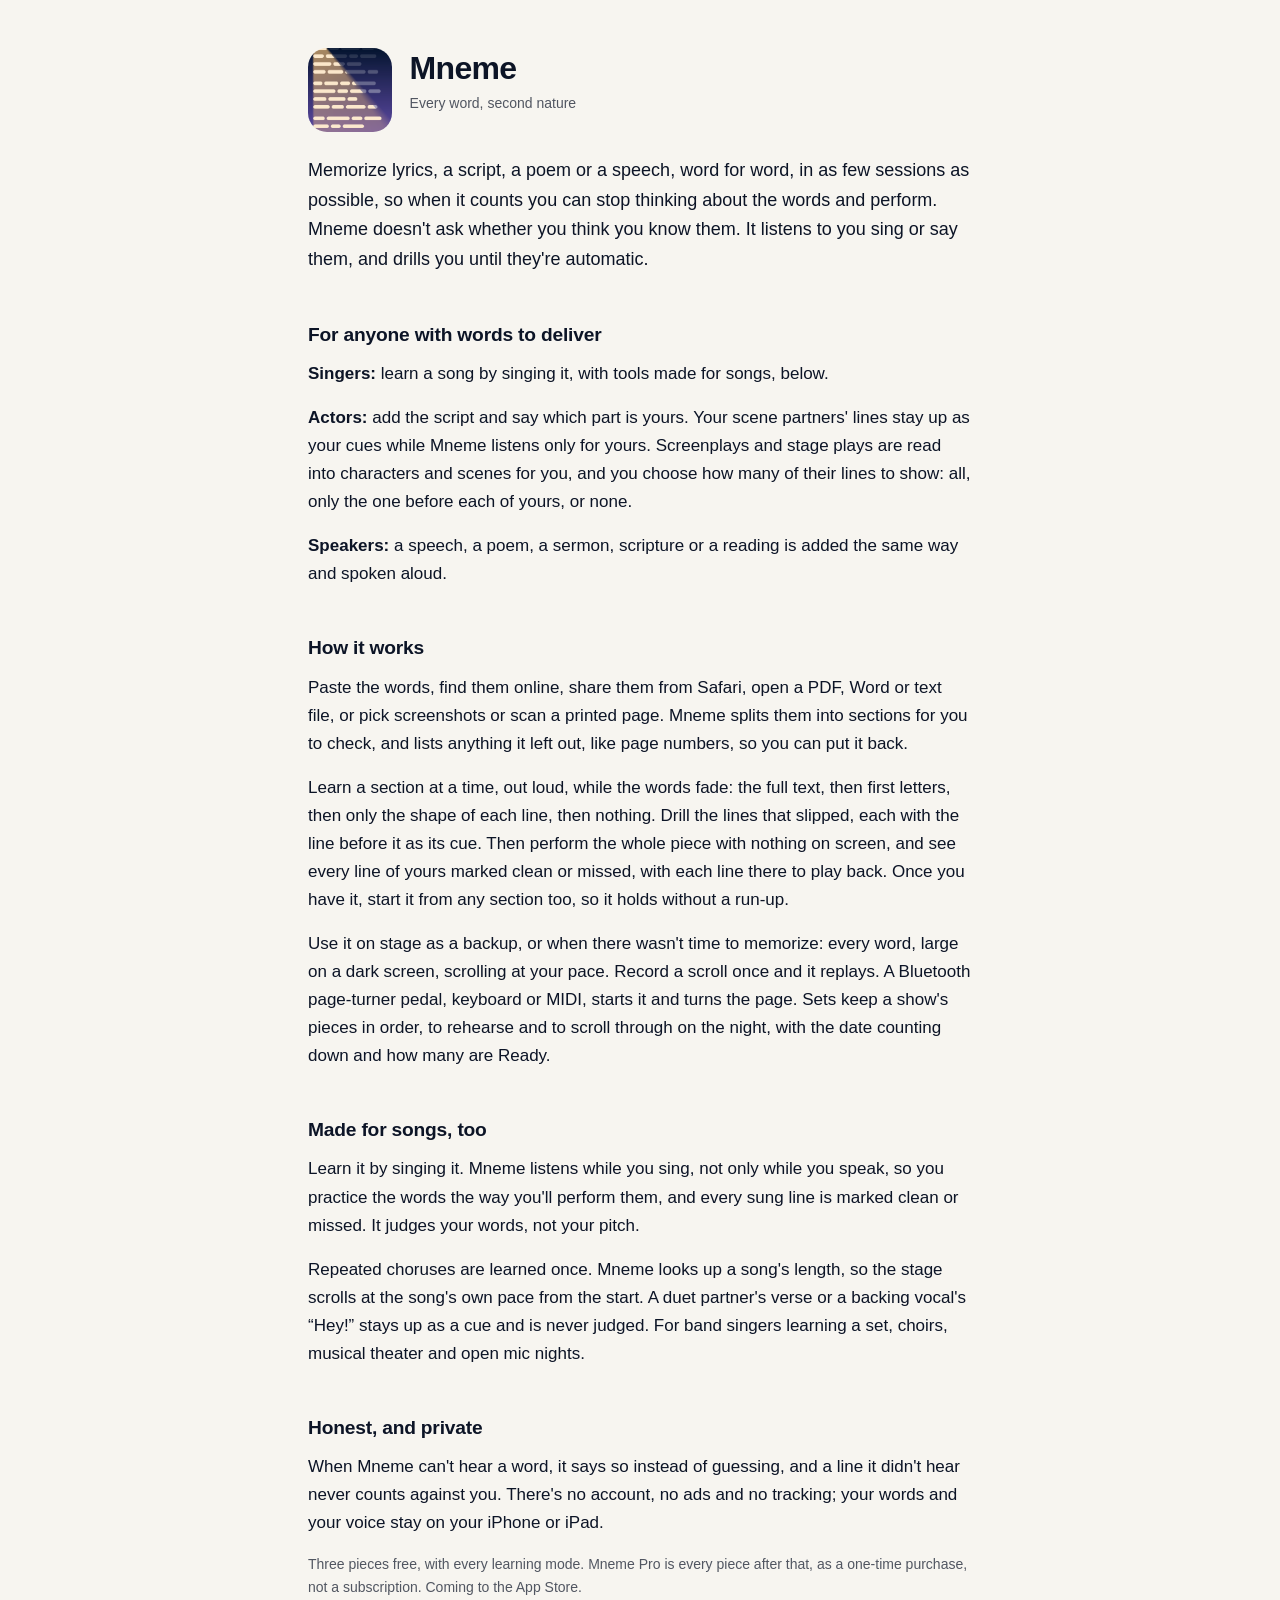
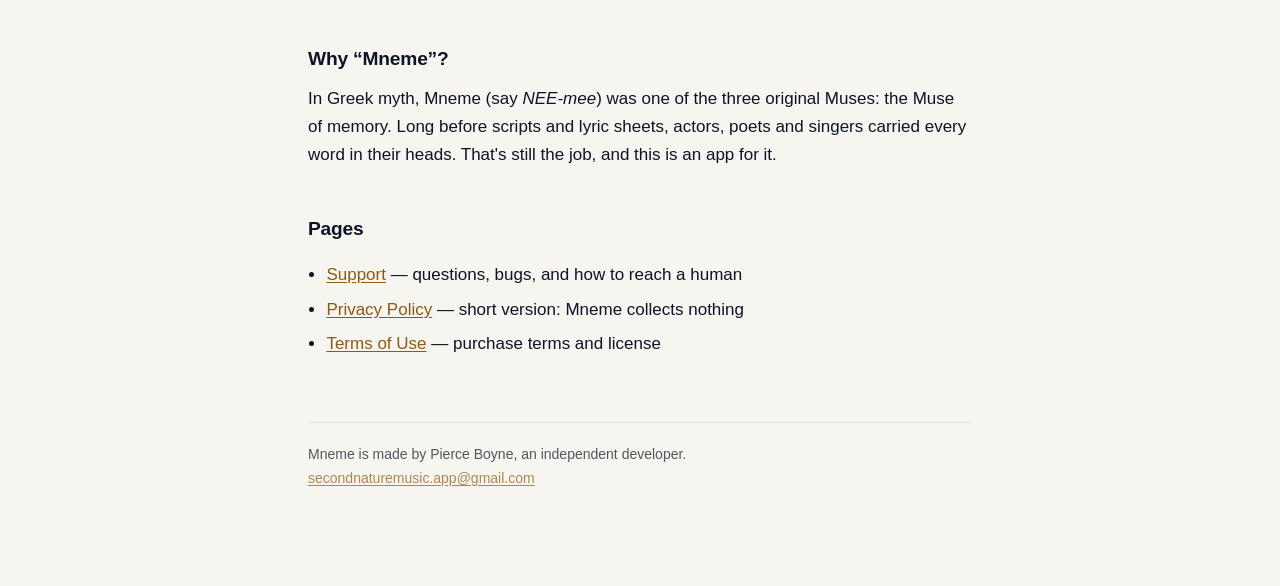
==== mneme/index.html @ bb4cc4d5 "Mneme: singers first, and singing is what songs get Matches the listing: lyrics lead wherever kinds " ====
<!doctype html>
<html lang="en">
<head>
<meta charset="utf-8">
<meta name="viewport" content="width=device-width, initial-scale=1">
<title>Mneme: Memorize Lyrics &amp; Lines, on iPhone</title>
<meta name="description" content="Mneme is an iPhone app that gets lyrics, a script, a poem or a speech off the page and by heart in as few sessions as possible, and listens to you sing or say it to prove it. Three pieces free.">
<link rel="canonical" href="https://boynepe.github.io/mneme/">
<meta property="og:type" content="website">
<meta property="og:title" content="Mneme: Memorize Lyrics &amp; Lines">
<meta property="og:description" content="Memorize lyrics, scripts, poems or speeches word for word, fast: section by section, then performed while Mneme listens. Three pieces free.">
<meta property="og:url" content="https://boynepe.github.io/mneme/">
<meta property="og:image" content="https://boynepe.github.io/mneme/assets/og.png">
<meta name="twitter:card" content="summary_large_image">
<link rel="apple-touch-icon" href="assets/apple-touch-icon.png">
<link rel="stylesheet" href="assets/style.css">
<script type="application/ld+json">
{
  "@context": "https://schema.org",
  "@type": "MobileApplication",
  "name": "Mneme: Memorize Lyrics & Lines",
  "operatingSystem": "iOS",
  "applicationCategory": "MusicApplication",
  "description": "Learn lyrics, a script, a poem or a speech by heart, section by section, then perform it while the app listens and marks every line.",
  "url": "https://boynepe.github.io/mneme/",
  "image": "https://boynepe.github.io/mneme/assets/icon-512.png",
  "author": { "@type": "Person", "name": "Pierce Boyne" },
  "offers": { "@type": "Offer", "price": "0", "priceCurrency": "USD" }
}
</script>
</head>
<body>

<div class="hero">
  <img src="assets/icon-512.png" alt="">
  <div>
    <h1>Mneme</h1>
    <p class="muted">Every word, second nature</p>
  </div>
</div>

<p class="lede">Memorize lyrics, a script, a poem or a speech, word for word,
in as few sessions as possible, so when it counts you can stop thinking about
the words and perform. Mneme doesn't ask whether you think you know them. It
listens to you sing or say them, and drills you until they're automatic.</p>

<h2>For anyone with words to deliver</h2>
<p><strong>Singers:</strong> learn a song by singing it, with tools made for
songs, below.</p>
<p><strong>Actors:</strong> add the script and say which part is yours. Your
scene partners' lines stay up as your cues while Mneme listens only for yours.
Screenplays and stage plays are read into characters and scenes for you, and
you choose how many of their lines to show: all, only the one before each of
yours, or none.</p>
<p><strong>Speakers:</strong> a speech, a poem, a sermon, scripture or a
reading is added the same way and spoken aloud.</p>

<h2>How it works</h2>
<p>Paste the words, find them online, share them from Safari, open a PDF, Word
or text file, or pick screenshots or scan a printed page. Mneme splits them
into sections for you to check, and lists anything it left out, like page
numbers, so you can put it back.</p>

<p>Learn a section at a time, out loud, while the words fade: the full text,
then first letters, then only the shape of each line, then nothing. Drill the
lines that slipped, each with the line before it as its cue. Then perform the
whole piece with nothing on screen, and see every line of yours marked clean
or missed, with each line there to play back. Once you have it, start it from
any section too, so it holds without a run-up.</p>

<p>Use it on stage as a backup, or when there wasn't time to memorize: every
word, large on a dark screen, scrolling at your pace. Record a scroll once and
it replays. A Bluetooth page-turner pedal, keyboard or MIDI, starts it and
turns the page. Sets keep a show's pieces in order, to rehearse and to scroll
through on the night, with the date counting down and how many are Ready.</p>

<h2>Made for songs, too</h2>
<p>Learn it by singing it. Mneme listens while you sing, not only while you
speak, so you practice the words the way you'll perform them, and every sung
line is marked clean or missed. It judges your words, not your pitch.</p>
<p>Repeated choruses are learned once. Mneme looks up a song's length, so the
stage scrolls at the song's own pace from the start. A duet partner's verse or
a backing vocal's “Hey!” stays up as a cue and is never judged. For band
singers learning a set, choirs, musical theater and open mic nights.</p>

<h2>Honest, and private</h2>
<p>When Mneme can't hear a word, it says so instead of guessing, and a line it
didn't hear never counts against you. There's no account, no ads and no
tracking; your words and your voice stay on your iPhone or iPad.</p>

<p class="muted">Three pieces free, with every learning mode. Mneme Pro is
every piece after that, as a one-time purchase, not a subscription. Coming to
the App Store.</p>

<h2>Why “Mneme”?</h2>
<p>In Greek myth, Mneme (say <em>NEE-mee</em>) was one of the three original
Muses: the Muse of memory. Long before scripts and lyric sheets, actors, poets
and singers carried every word in their heads. That's still the job, and this
is an app for it.</p>

<h2>Pages</h2>
<ul>
  <li><a href="support/">Support</a> — questions, bugs, and how to reach a human</li>
  <li><a href="privacy/">Privacy Policy</a> — short version: Mneme collects nothing</li>
  <li><a href="terms/">Terms of Use</a> — purchase terms and license</li>
</ul>

<footer>
Mneme is made by Pierce Boyne, an independent developer.<br>
<a href="mailto:secondnaturemusic.app@gmail.com">secondnaturemusic.app@gmail.com</a>
</footer>

</body>
</html>
---- mneme/assets/style.css ----
/* Mneme's house lights: navy and amber, as in the app. */
:root {
  color-scheme: light dark;
  --bg: #F7F5F0;
  --fg: #0C1426;
  --accent: #8C5A12;
  --rule: rgba(12, 20, 38, 0.12);
}
@media (prefers-color-scheme: dark) {
  :root { --bg: #0C1426; --fg: #F2F5FA; --accent: #FFC27A; --rule: rgba(242, 245, 250, 0.16); }
}

* { box-sizing: border-box; }

body {
  font: 17px/1.65 -apple-system, BlinkMacSystemFont, "Segoe UI", Roboto, sans-serif;
  max-width: 44rem;
  margin: 0 auto;
  padding: 3rem 1.25rem 6rem;
  background: var(--bg);
  color: var(--fg);
  -webkit-text-size-adjust: 100%;
}

h1 { font-size: 2rem; letter-spacing: -0.022em; line-height: 1.2; margin: 0 0 0.25rem; }
h2 { font-size: 1.2rem; letter-spacing: -0.01em; margin: 2.75rem 0 0.6rem; }
h3 { font-size: 1rem; margin: 2rem 0 0.4rem; }
p { margin: 0 0 1rem; }
ul { padding-left: 1.15rem; }
li { margin-bottom: 0.4rem; }

a { color: var(--accent); text-underline-offset: 2px; }
a:hover { text-decoration-thickness: 2px; }

.muted { opacity: 0.7; font-size: 0.875rem; }
.serif { font-family: "New York", "Iowan Old Style", Georgia, serif; }

.hero { display: flex; gap: 1.1rem; align-items: center; margin-bottom: 1.5rem; }
.hero img { width: 84px; height: 84px; border-radius: 19px; flex: none; }

nav {
  margin: 0 0 2.5rem;
  padding-bottom: 1.25rem;
  border-bottom: 1px solid var(--rule);
  font-size: 0.9375rem;
}
nav a { margin-right: 1.1rem; }
nav a[aria-current="page"] { color: var(--fg); font-weight: 600; text-decoration: none; }

.lede { font-size: 1.125rem; }

.store { margin: 1.75rem 0 0; }
.store img { display: block; height: 50px; width: auto; margin-bottom: 0.6rem; }

.callout {
  border-left: 3px solid var(--accent);
  padding: 0.1rem 0 0.1rem 1rem;
  margin: 1.5rem 0;
}

footer {
  margin-top: 4rem;
  padding-top: 1.25rem;
  border-top: 1px solid var(--rule);
  font-size: 0.875rem;
  opacity: 0.7;
}
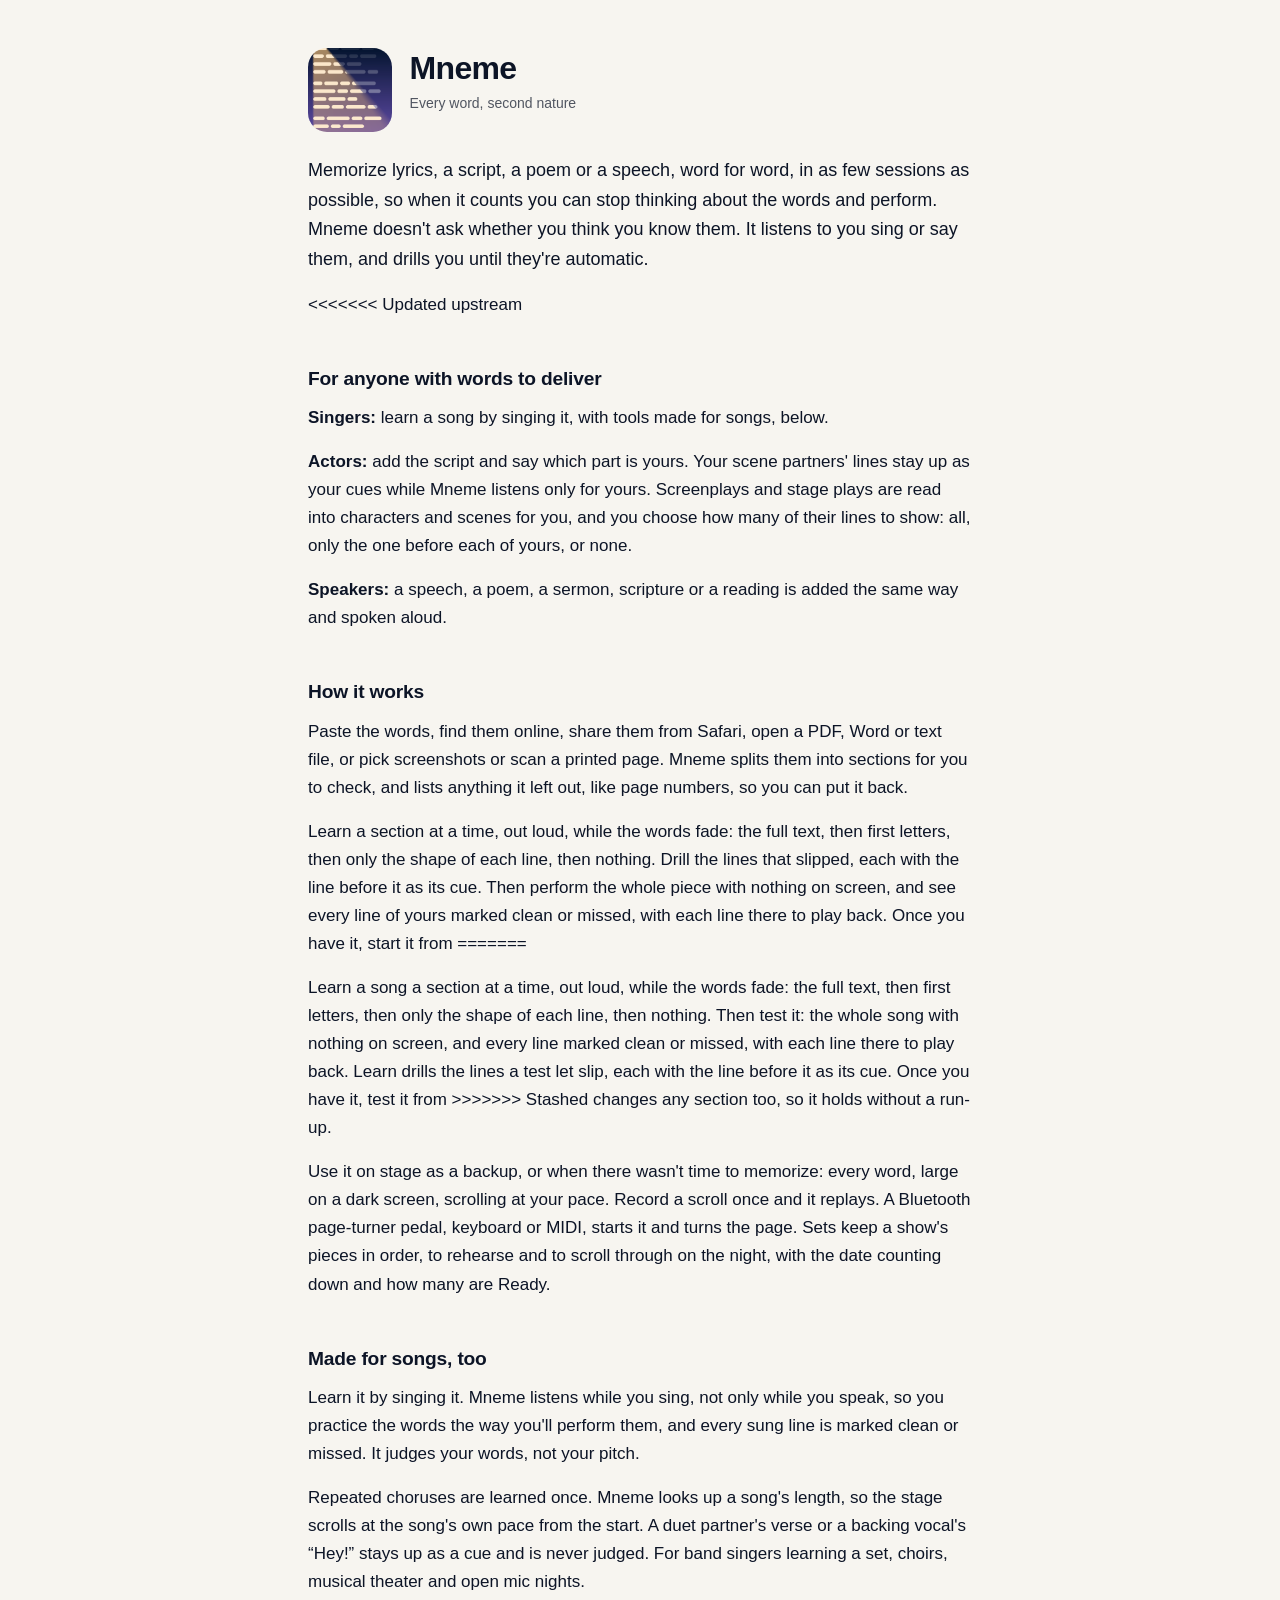
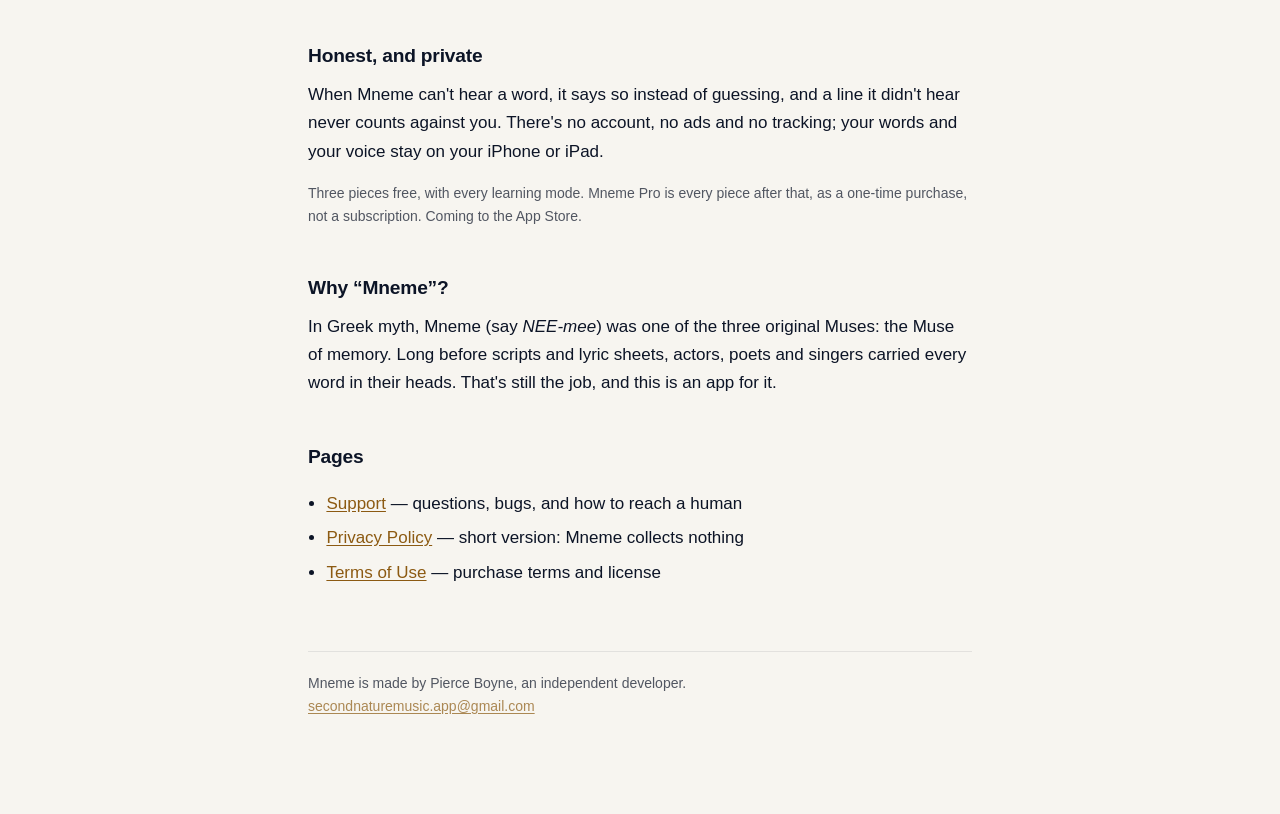
==== commit c4fb2c4e: "Mneme: Learn and Test Perform sounded like the stage, which is a different thing in the app; the pie" ====
--- a/mneme/index.html
+++ b/mneme/index.html
@@ -44,6 +44,7 @@
 the words and perform. Mneme doesn't ask whether you think you know them. It
 listens to you sing or say them, and drills you until they're automatic.</p>
 
+<<<<<<< Updated upstream
 <h2>For anyone with words to deliver</h2>
 <p><strong>Singers:</strong> learn a song by singing it, with tools made for
 songs, below.</p>
@@ -66,6 +67,13 @@
 lines that slipped, each with the line before it as its cue. Then perform the
 whole piece with nothing on screen, and see every line of yours marked clean
 or missed, with each line there to play back. Once you have it, start it from
+=======
+<p>Learn a song a section at a time, out loud, while the words fade: the full
+text, then first letters, then only the shape of each line, then nothing. Then
+test it: the whole song with nothing on screen, and every line marked clean or
+missed, with each line there to play back. Learn drills the lines a test let
+slip, each with the line before it as its cue. Once you have it, test it from
+>>>>>>> Stashed changes
 any section too, so it holds without a run-up.</p>
 
 <p>Use it on stage as a backup, or when there wasn't time to memorize: every
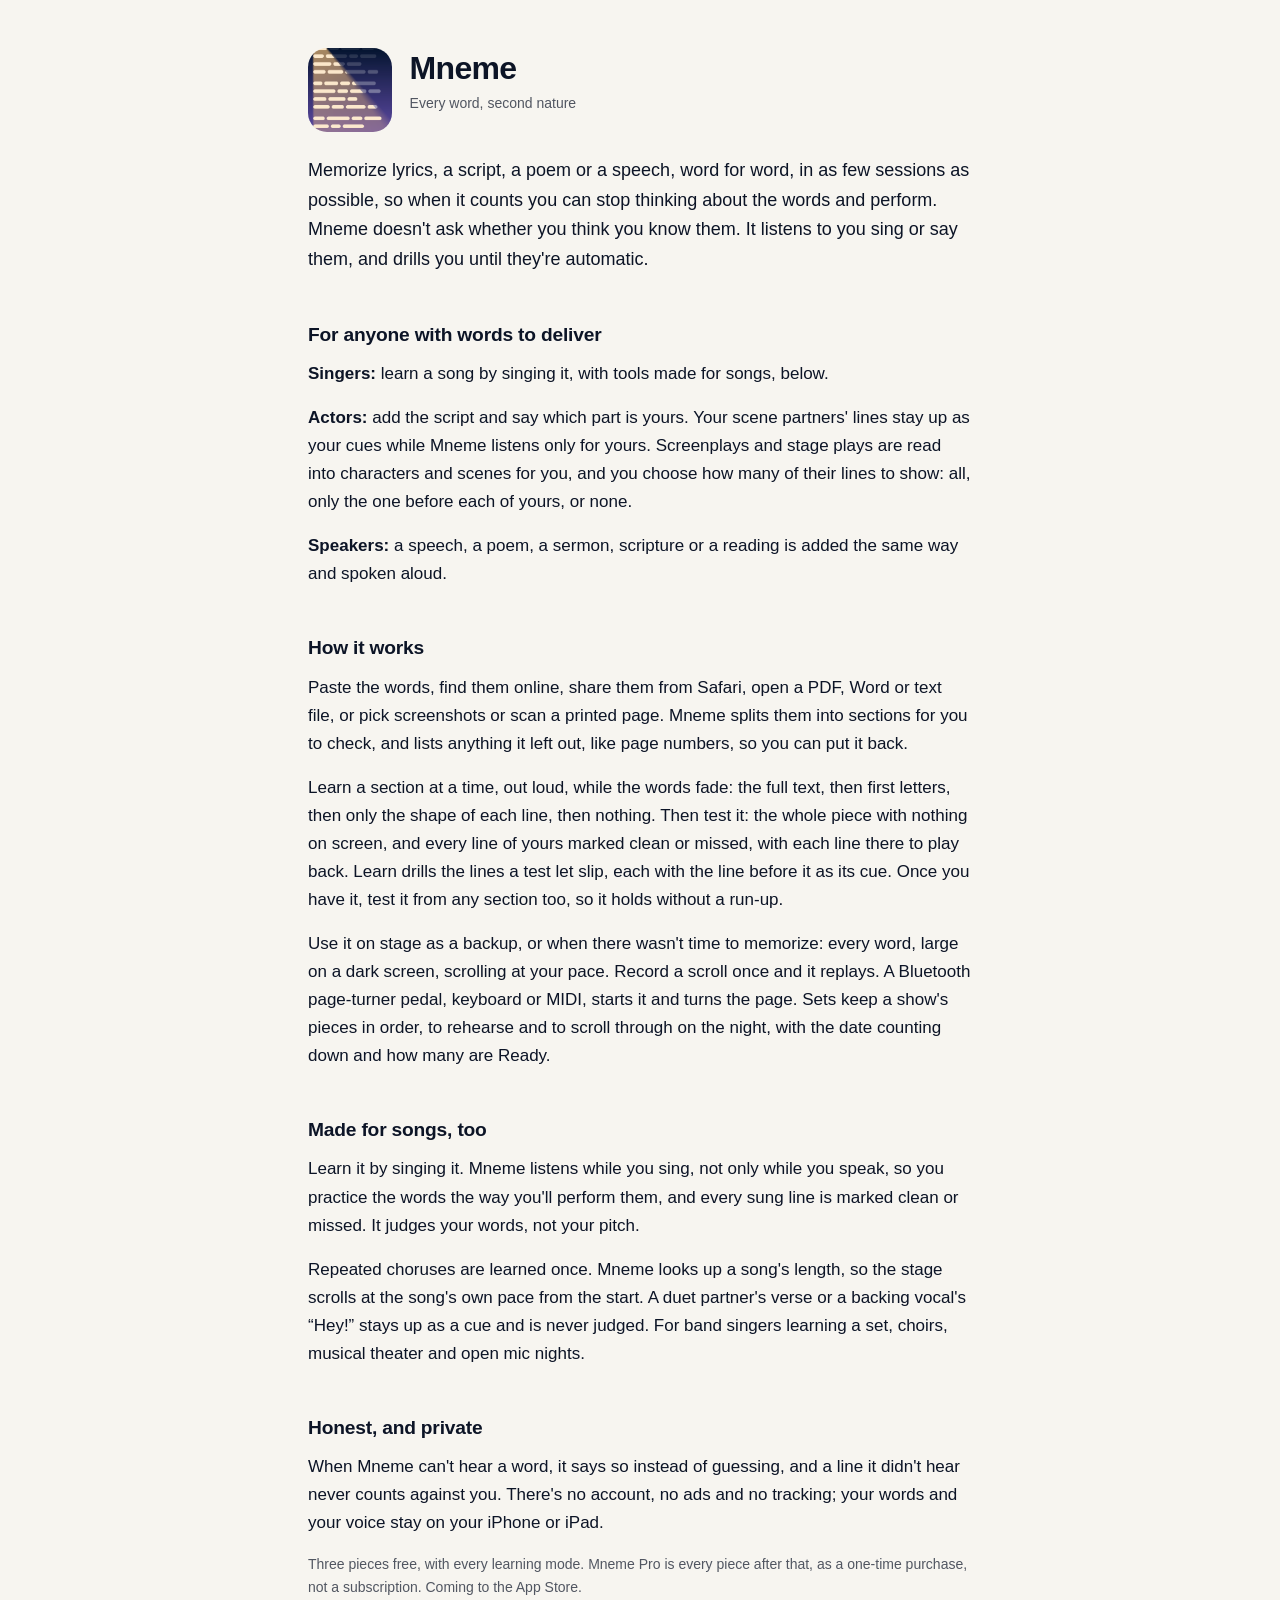
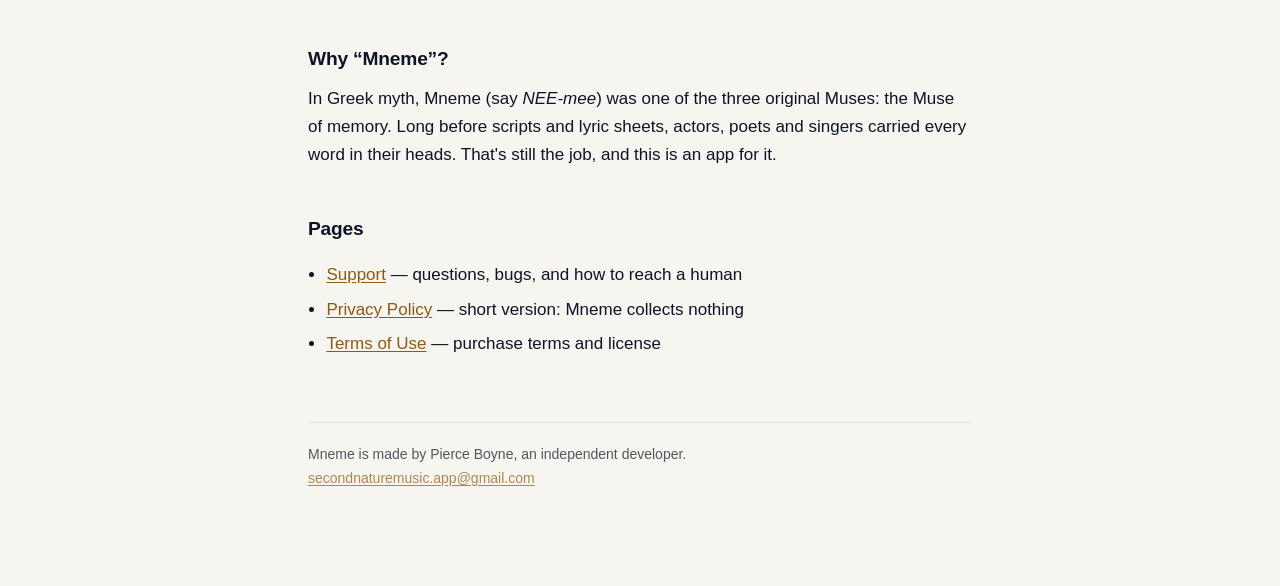
==== commit 3c99887b: "Mneme: the Learn and Test copy, without the conflict markers The last commit was made over a failed " ====
--- a/mneme/index.html
+++ b/mneme/index.html
@@ -8,7 +8,7 @@
 <link rel="canonical" href="https://boynepe.github.io/mneme/">
 <meta property="og:type" content="website">
 <meta property="og:title" content="Mneme: Memorize Lyrics &amp; Lines">
-<meta property="og:description" content="Memorize lyrics, scripts, poems or speeches word for word, fast: section by section, then performed while Mneme listens. Three pieces free.">
+<meta property="og:description" content="Memorize lyrics, scripts, poems or speeches word for word, fast: section by section, then tested while Mneme listens. Three pieces free.">
 <meta property="og:url" content="https://boynepe.github.io/mneme/">
 <meta property="og:image" content="https://boynepe.github.io/mneme/assets/og.png">
 <meta name="twitter:card" content="summary_large_image">
@@ -21,7 +21,7 @@
   "name": "Mneme: Memorize Lyrics & Lines",
   "operatingSystem": "iOS",
   "applicationCategory": "MusicApplication",
-  "description": "Learn lyrics, a script, a poem or a speech by heart, section by section, then perform it while the app listens and marks every line.",
+  "description": "Learn lyrics, a script, a poem or a speech by heart, section by section, then test it while the app listens and marks every line.",
   "url": "https://boynepe.github.io/mneme/",
   "image": "https://boynepe.github.io/mneme/assets/icon-512.png",
   "author": { "@type": "Person", "name": "Pierce Boyne" },
@@ -44,7 +44,6 @@
 the words and perform. Mneme doesn't ask whether you think you know them. It
 listens to you sing or say them, and drills you until they're automatic.</p>
 
-<<<<<<< Updated upstream
 <h2>For anyone with words to deliver</h2>
 <p><strong>Singers:</strong> learn a song by singing it, with tools made for
 songs, below.</p>
@@ -63,18 +62,11 @@
 numbers, so you can put it back.</p>
 
 <p>Learn a section at a time, out loud, while the words fade: the full text,
-then first letters, then only the shape of each line, then nothing. Drill the
-lines that slipped, each with the line before it as its cue. Then perform the
-whole piece with nothing on screen, and see every line of yours marked clean
-or missed, with each line there to play back. Once you have it, start it from
-=======
-<p>Learn a song a section at a time, out loud, while the words fade: the full
-text, then first letters, then only the shape of each line, then nothing. Then
-test it: the whole song with nothing on screen, and every line marked clean or
-missed, with each line there to play back. Learn drills the lines a test let
-slip, each with the line before it as its cue. Once you have it, test it from
->>>>>>> Stashed changes
-any section too, so it holds without a run-up.</p>
+then first letters, then only the shape of each line, then nothing. Then test
+it: the whole piece with nothing on screen, and every line of yours marked
+clean or missed, with each line there to play back. Learn drills the lines a
+test let slip, each with the line before it as its cue. Once you have it, test
+it from any section too, so it holds without a run-up.</p>
 
 <p>Use it on stage as a backup, or when there wasn't time to memorize: every
 word, large on a dark screen, scrolling at your pace. Record a scroll once and
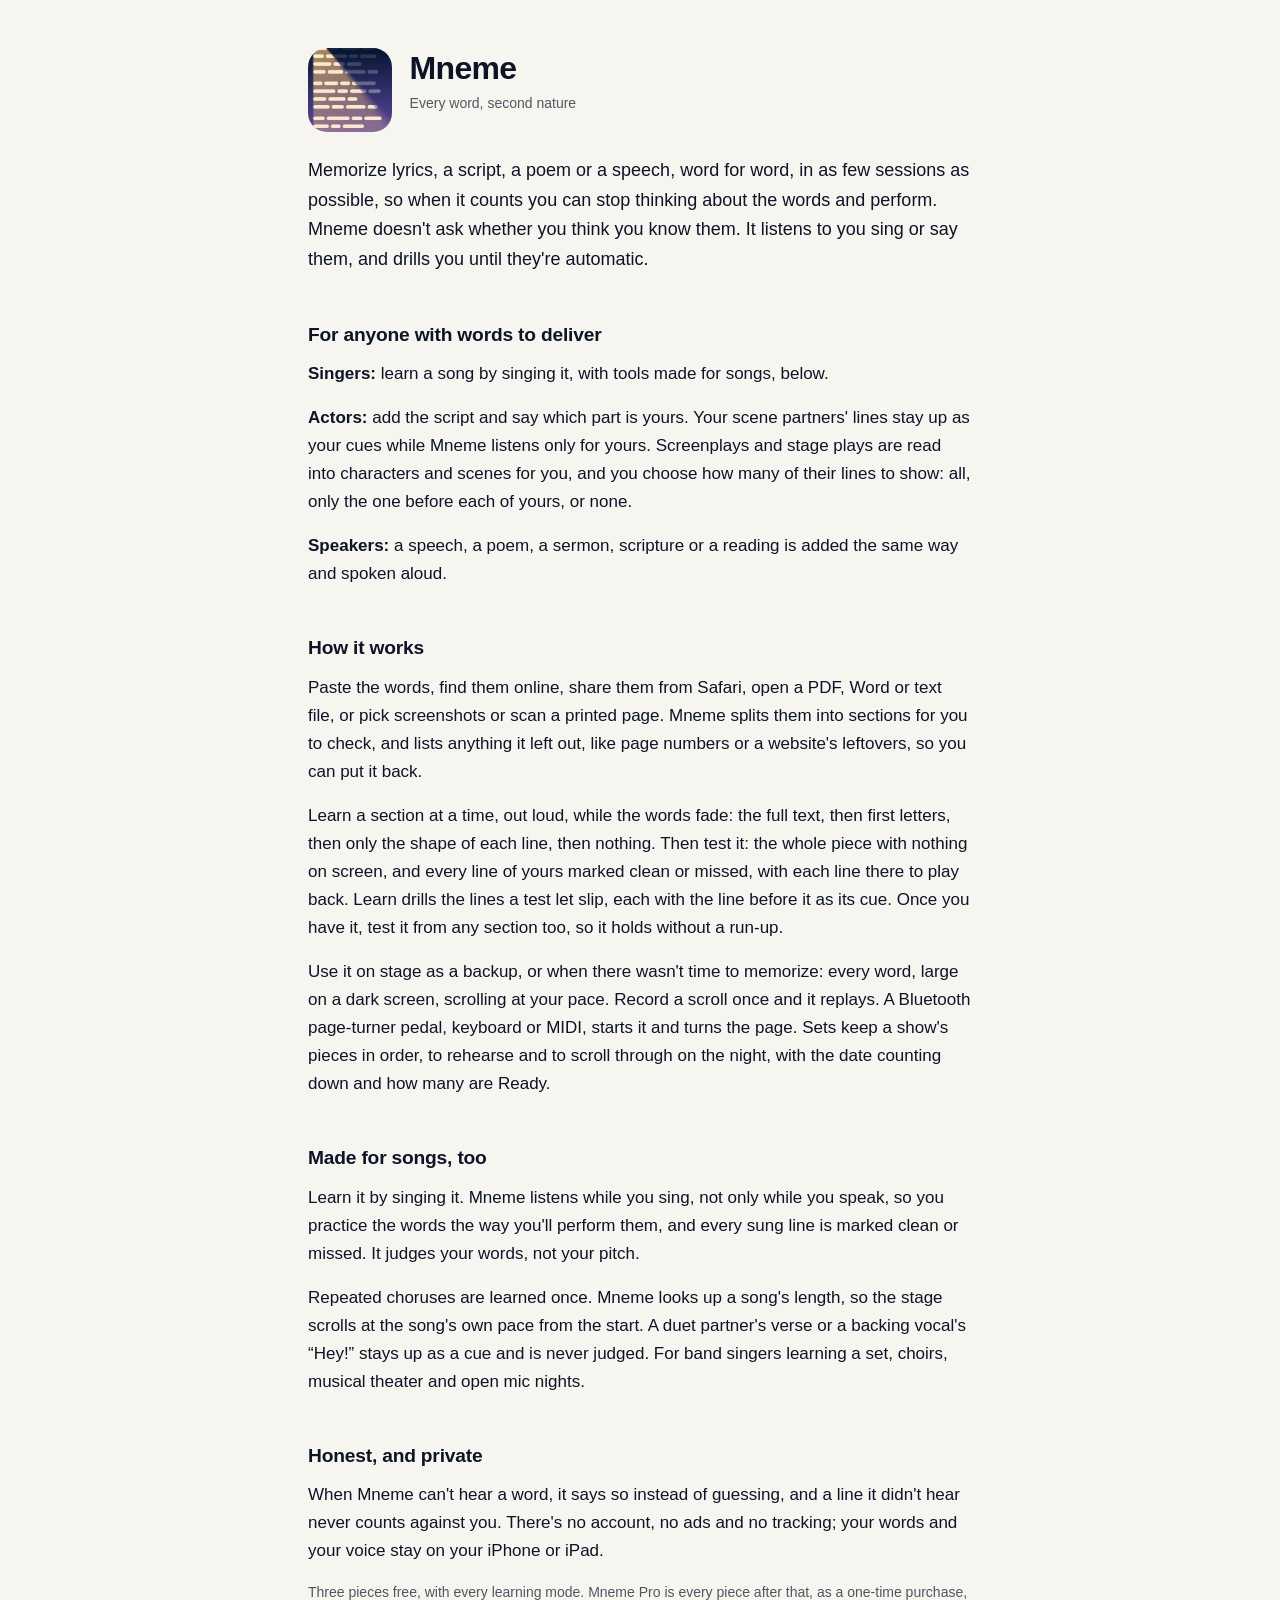
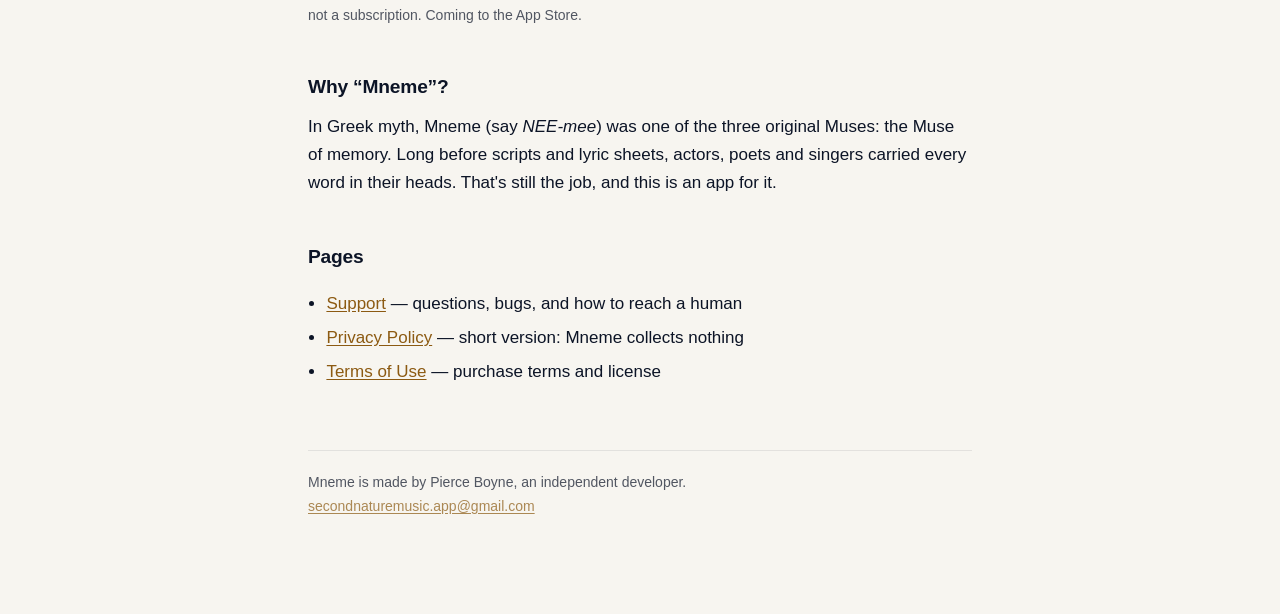
==== commit 249058ce: "Mneme: Check the text, website leftovers, and near-copy choruses Build 19 strikes a website's "You m" ====
--- a/mneme/index.html
+++ b/mneme/index.html
@@ -59,7 +59,7 @@
 <p>Paste the words, find them online, share them from Safari, open a PDF, Word
 or text file, or pick screenshots or scan a printed page. Mneme splits them
 into sections for you to check, and lists anything it left out, like page
-numbers, so you can put it back.</p>
+numbers or a website's leftovers, so you can put it back.</p>
 
 <p>Learn a section at a time, out loud, while the words fade: the full text,
 then first letters, then only the shape of each line, then nothing. Then test
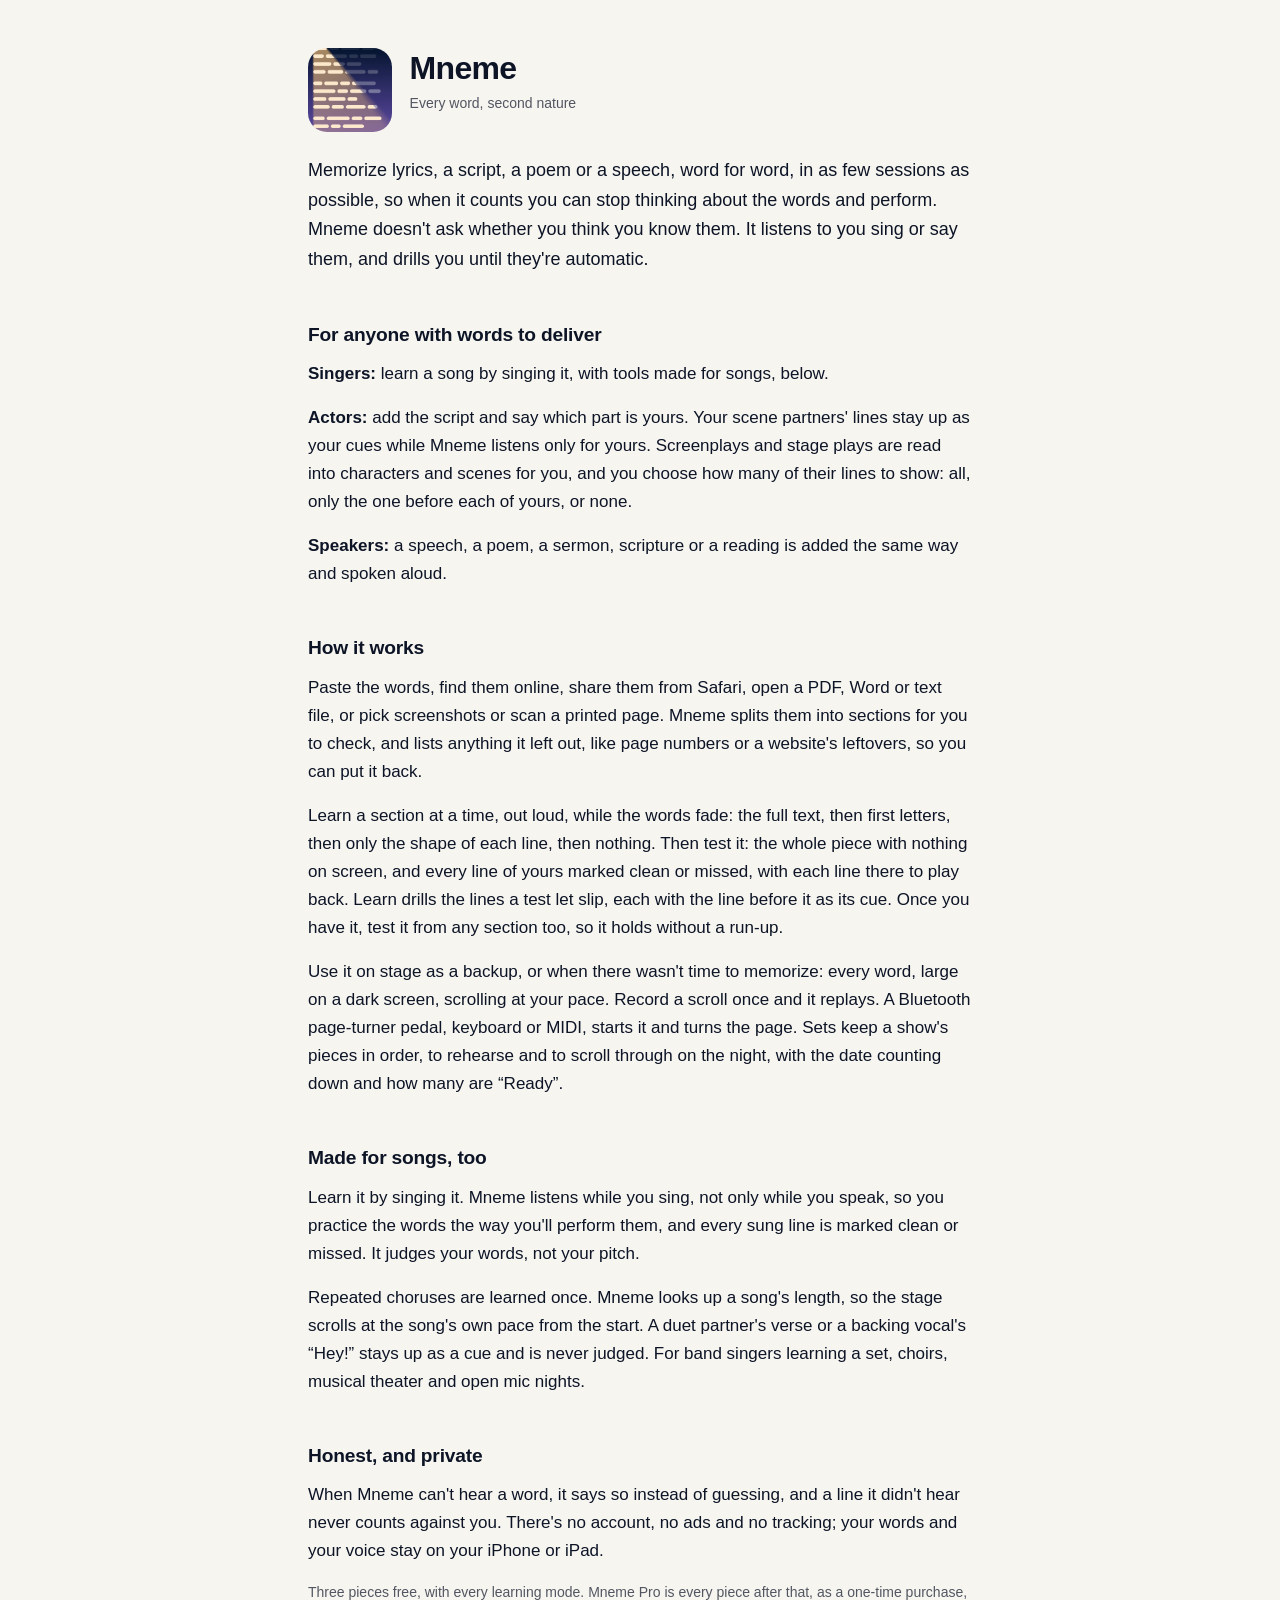
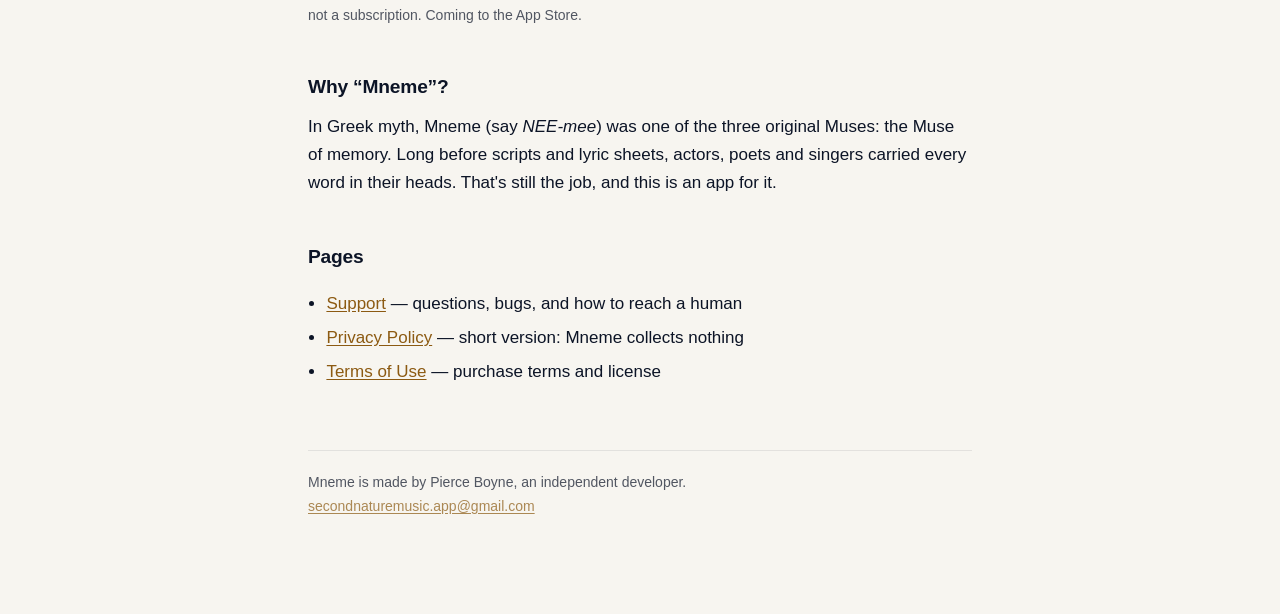
==== commit 5d03ec16: "Mneme: app terms in quotes, as the app now writes them" ====
--- a/mneme/index.html
+++ b/mneme/index.html
@@ -72,7 +72,7 @@
 word, large on a dark screen, scrolling at your pace. Record a scroll once and
 it replays. A Bluetooth page-turner pedal, keyboard or MIDI, starts it and
 turns the page. Sets keep a show's pieces in order, to rehearse and to scroll
-through on the night, with the date counting down and how many are Ready.</p>
+through on the night, with the date counting down and how many are “Ready”.</p>
 
 <h2>Made for songs, too</h2>
 <p>Learn it by singing it. Mneme listens while you sing, not only while you
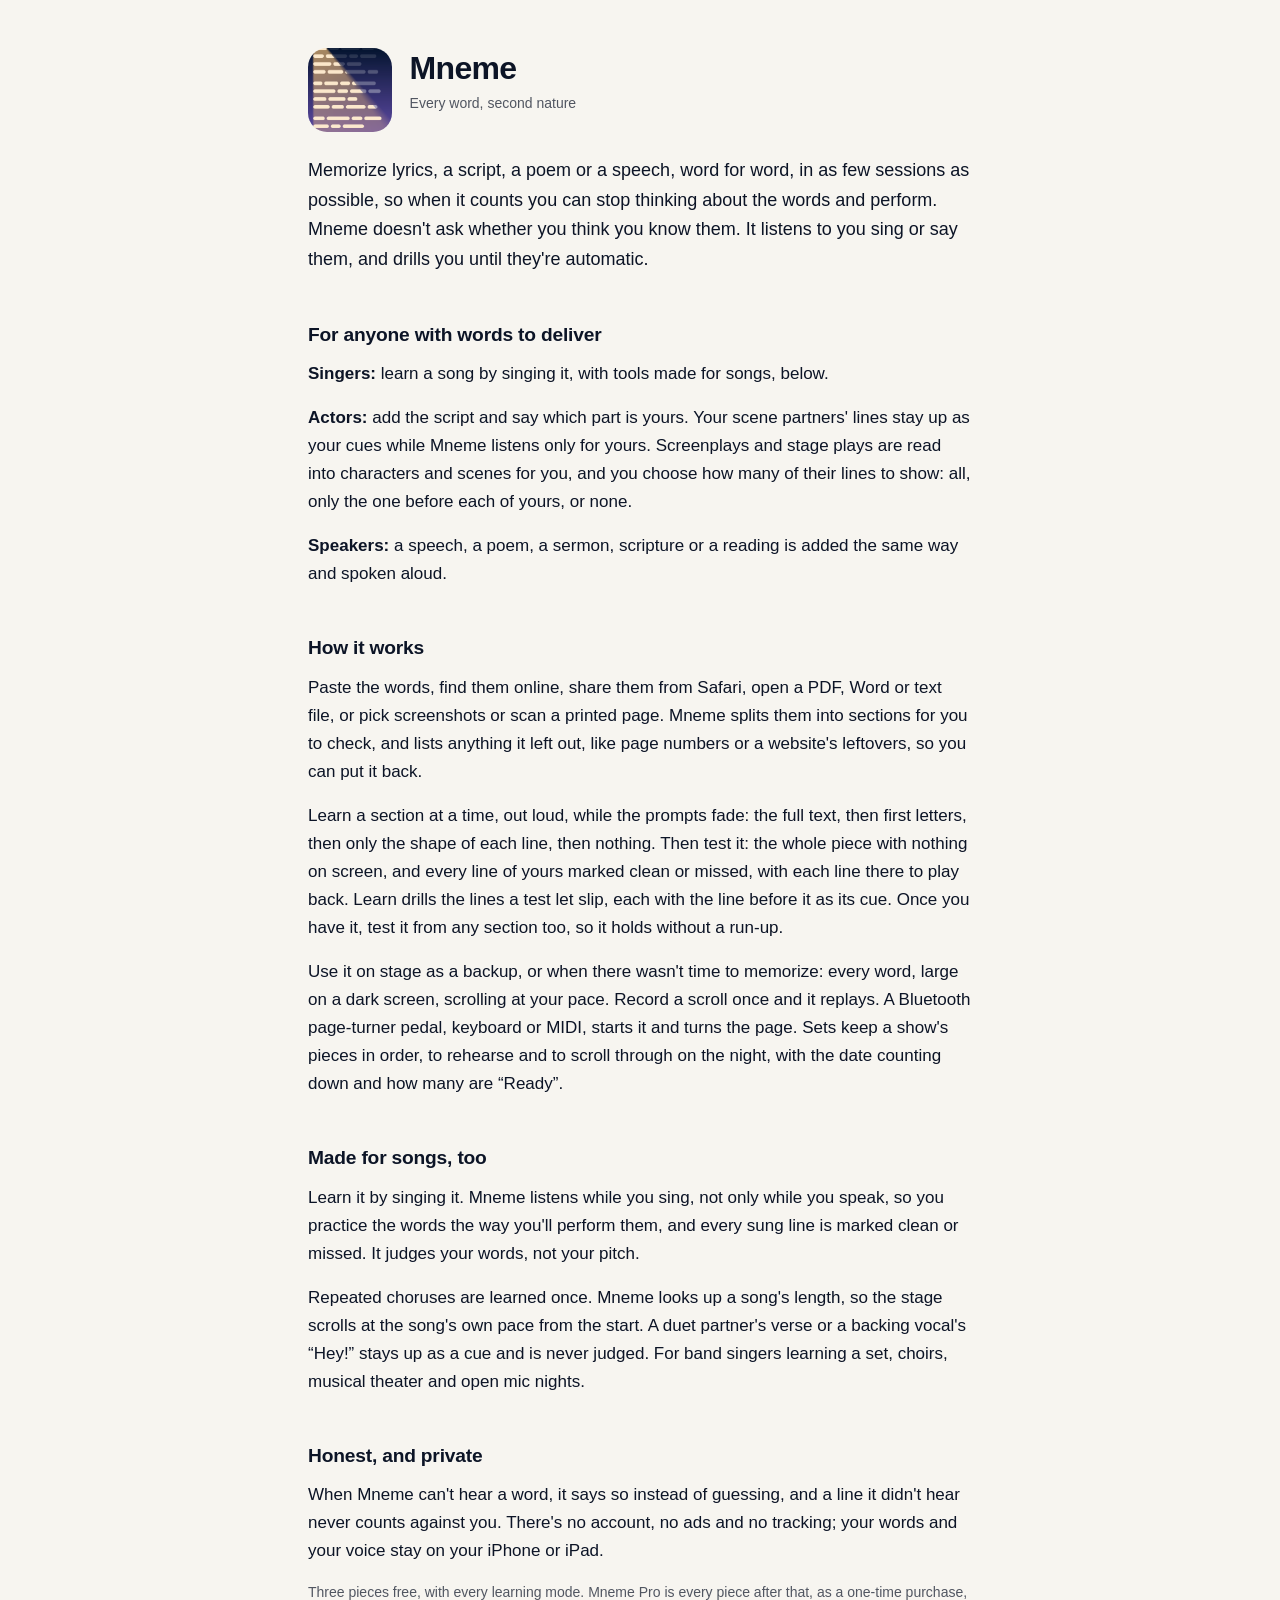
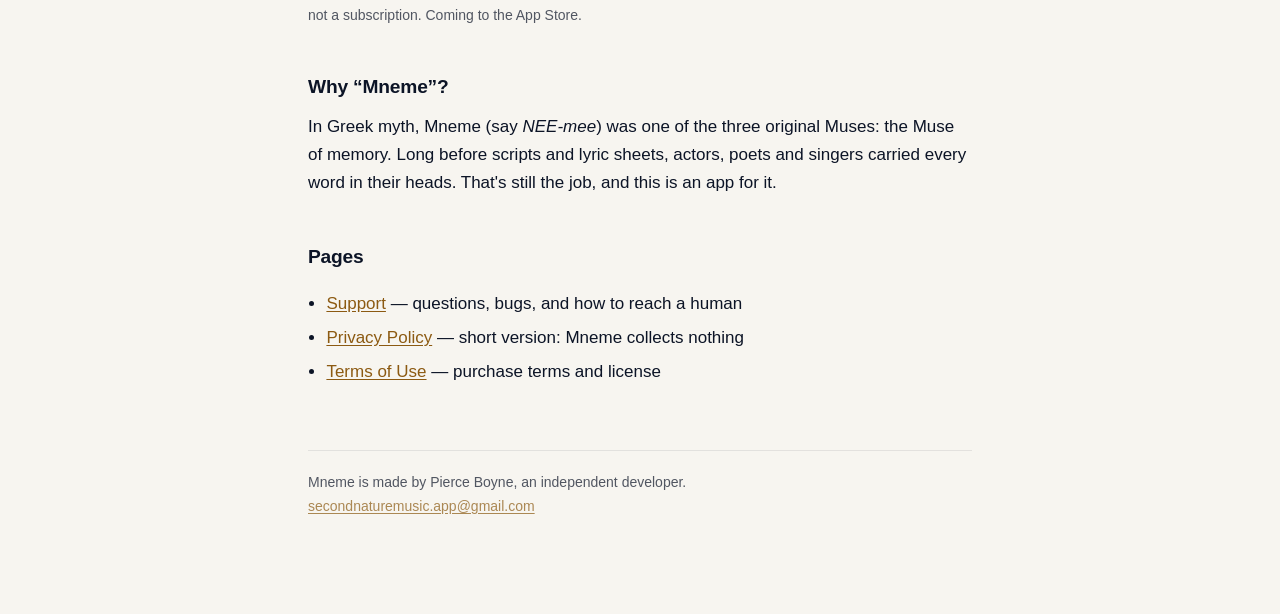
==== commit 5893a5d9: "Mneme: prompts that fade, tours again, one-section Solid, the sample "The words fade" read as forget" ====
--- a/mneme/index.html
+++ b/mneme/index.html
@@ -61,7 +61,7 @@
 into sections for you to check, and lists anything it left out, like page
 numbers or a website's leftovers, so you can put it back.</p>
 
-<p>Learn a section at a time, out loud, while the words fade: the full text,
+<p>Learn a section at a time, out loud, while the prompts fade: the full text,
 then first letters, then only the shape of each line, then nothing. Then test
 it: the whole piece with nothing on screen, and every line of yours marked
 clean or missed, with each line there to play back. Learn drills the lines a
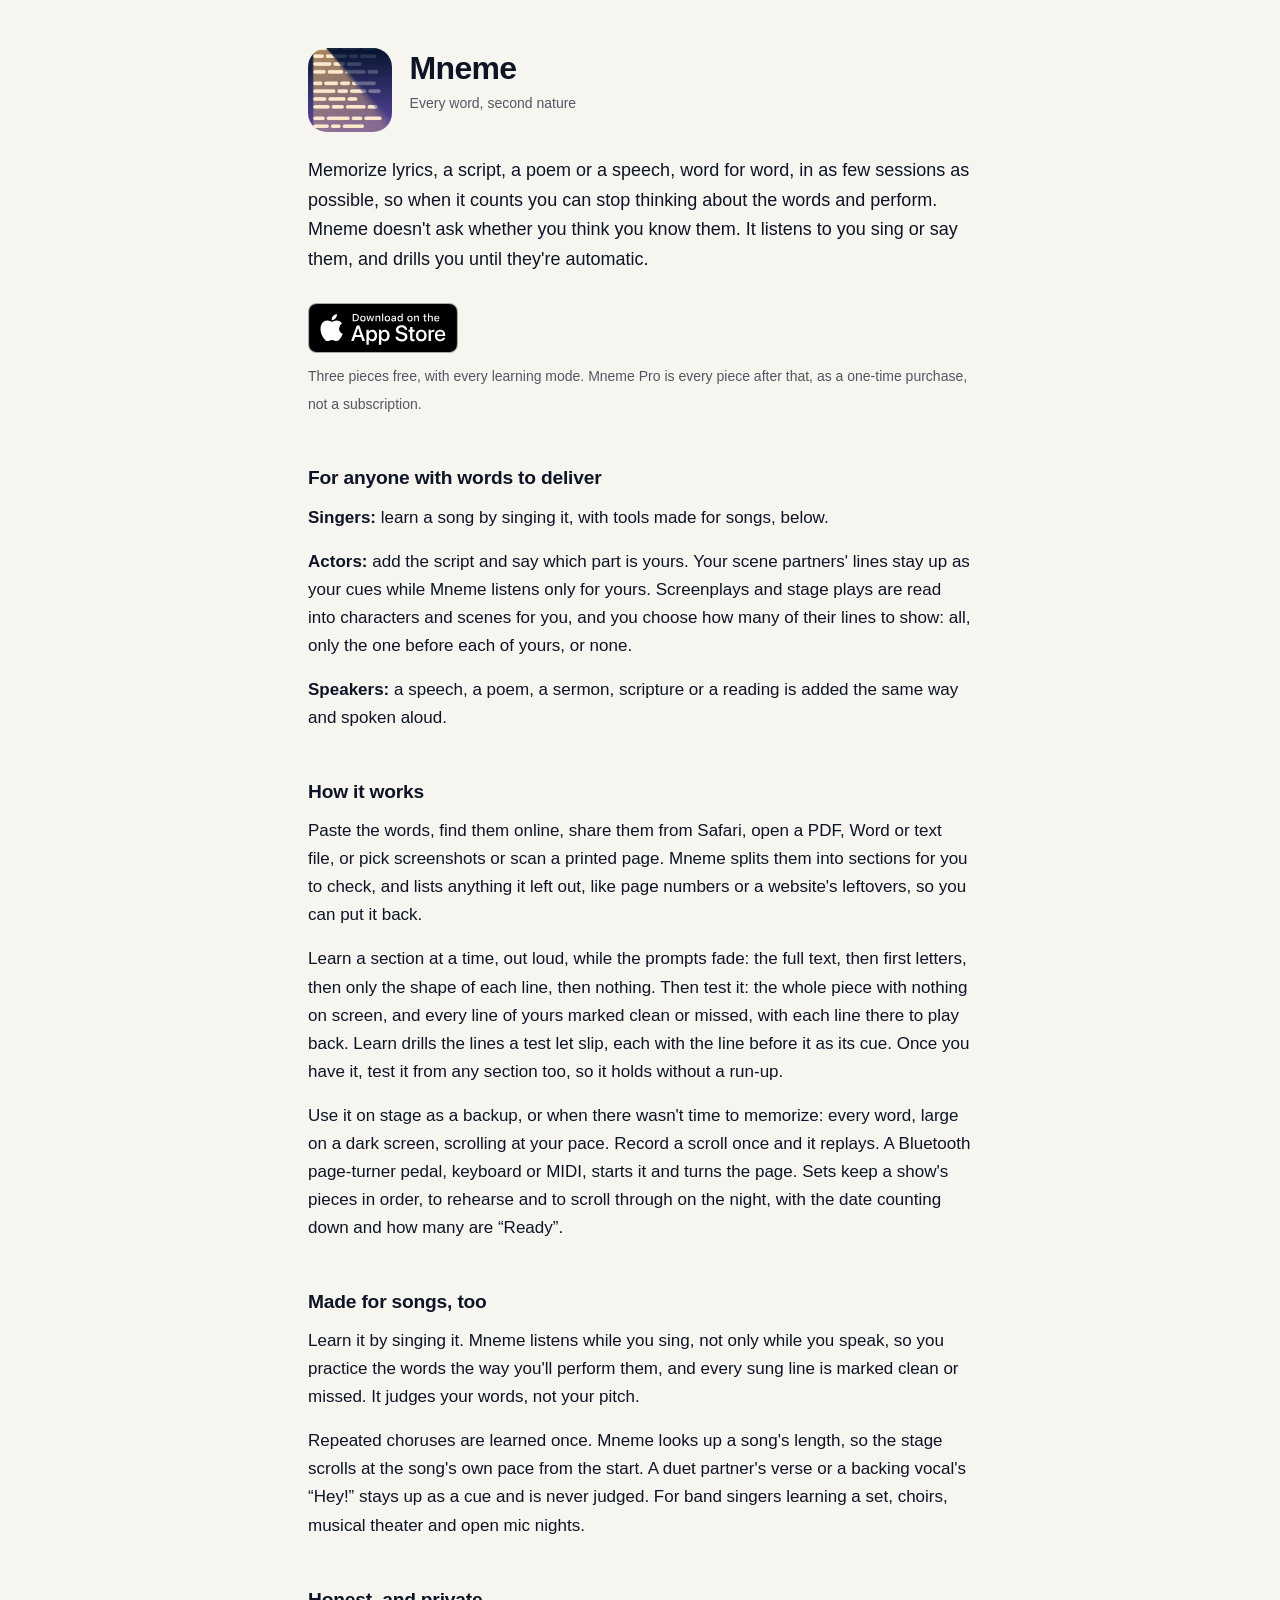
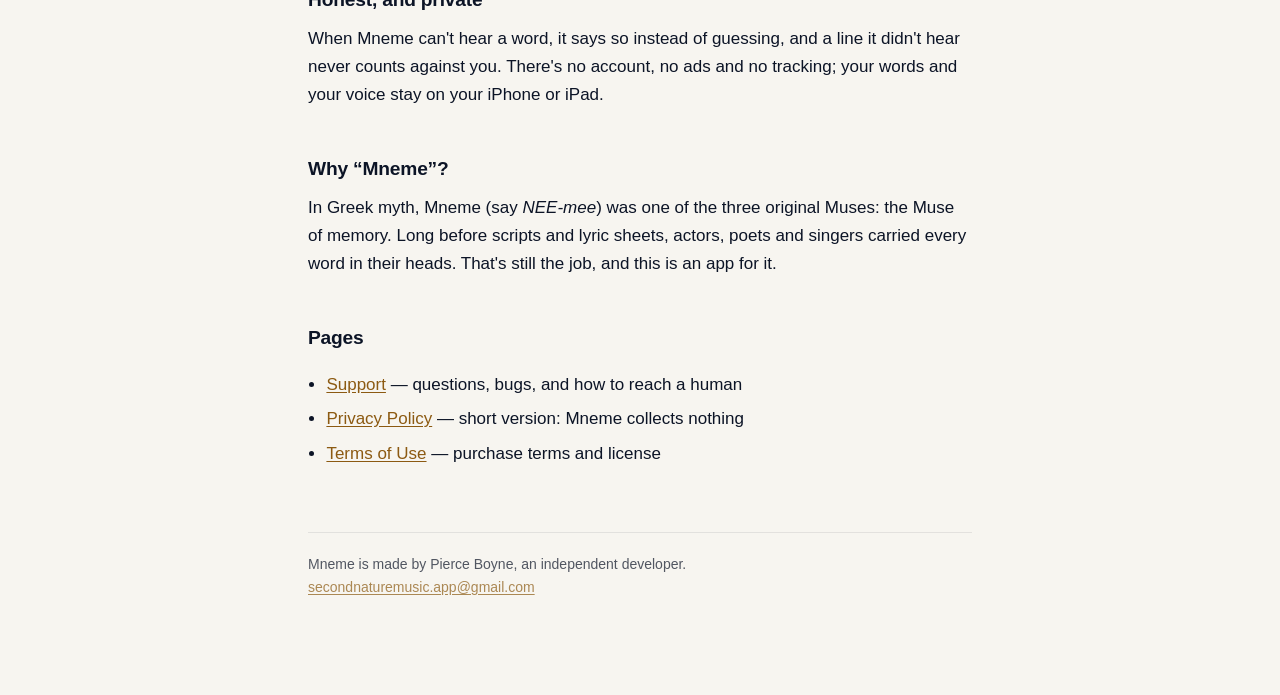
==== commit f82f77c1: "Mneme: the App Store badge, a Smart App Banner, and sitemap dates 1.0 is live, so "Coming to the App" ====
--- a/mneme/index.html
+++ b/mneme/index.html
@@ -6,6 +6,7 @@
 <title>Mneme: Memorize Lyrics &amp; Lines, on iPhone</title>
 <meta name="description" content="Mneme is an iPhone app that gets lyrics, a script, a poem or a speech off the page and by heart in as few sessions as possible, and listens to you sing or say it to prove it. Three pieces free.">
 <link rel="canonical" href="https://boynepe.github.io/mneme/">
+<meta name="apple-itunes-app" content="app-id=6814061703">
 <meta property="og:type" content="website">
 <meta property="og:title" content="Mneme: Memorize Lyrics &amp; Lines">
 <meta property="og:description" content="Memorize lyrics, scripts, poems or speeches word for word, fast: section by section, then tested while Mneme listens. Three pieces free.">
@@ -23,6 +24,7 @@
   "applicationCategory": "MusicApplication",
   "description": "Learn lyrics, a script, a poem or a speech by heart, section by section, then test it while the app listens and marks every line.",
   "url": "https://boynepe.github.io/mneme/",
+  "installUrl": "https://apps.apple.com/app/id6814061703",
   "image": "https://boynepe.github.io/mneme/assets/icon-512.png",
   "author": { "@type": "Person", "name": "Pierce Boyne" },
   "offers": { "@type": "Offer", "price": "0", "priceCurrency": "USD" }
@@ -43,6 +45,13 @@
 in as few sessions as possible, so when it counts you can stop thinking about
 the words and perform. Mneme doesn't ask whether you think you know them. It
 listens to you sing or say them, and drills you until they're automatic.</p>
+
+<p class="store"><a href="https://apps.apple.com/app/apple-store/id6814061703?pt=129415694&amp;ct=website&amp;mt=8"><picture>
+  <source srcset="assets/app-store-badge-white.svg" media="(prefers-color-scheme: dark)">
+  <img src="assets/app-store-badge-black.svg" alt="Download on the App Store" width="150" height="50">
+</picture></a>
+<span class="muted">Three pieces free, with every learning mode. Mneme Pro is
+every piece after that, as a one-time purchase, not a subscription.</span></p>
 
 <h2>For anyone with words to deliver</h2>
 <p><strong>Singers:</strong> learn a song by singing it, with tools made for
@@ -88,10 +97,6 @@
 didn't hear never counts against you. There's no account, no ads and no
 tracking; your words and your voice stay on your iPhone or iPad.</p>
 
-<p class="muted">Three pieces free, with every learning mode. Mneme Pro is
-every piece after that, as a one-time purchase, not a subscription. Coming to
-the App Store.</p>
-
 <h2>Why “Mneme”?</h2>
 <p>In Greek myth, Mneme (say <em>NEE-mee</em>) was one of the three original
 Muses: the Muse of memory. Long before scripts and lyric sheets, actors, poets
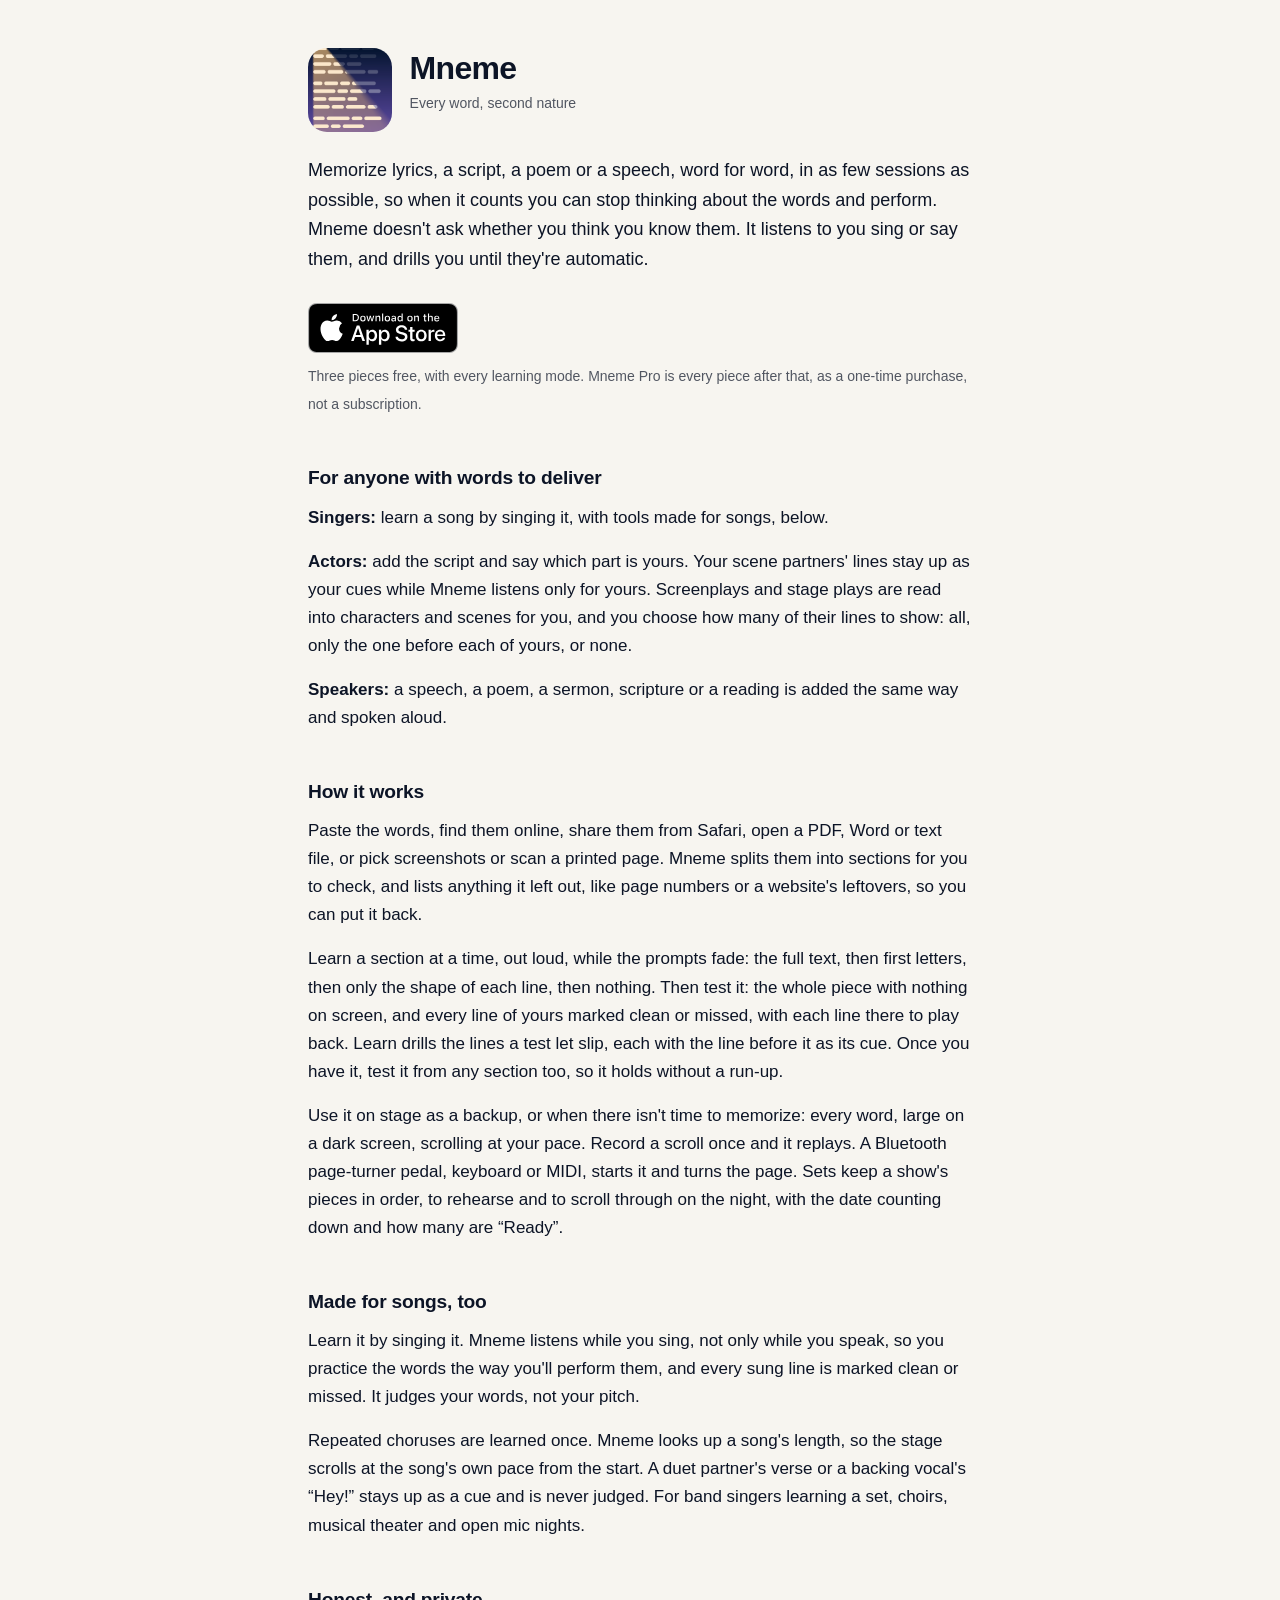
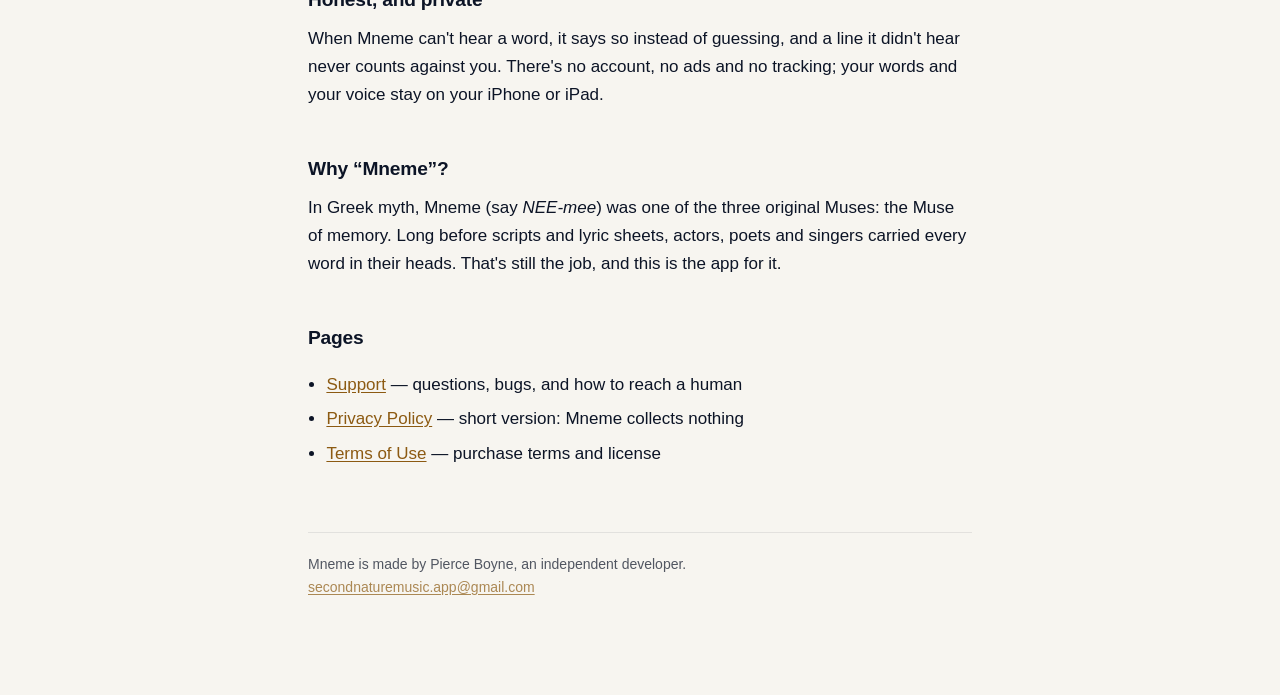
==== commit 1c85757b: "Mneme page: "isn't time" and "the app for it", as the listing now says Co-Authored-By: Claude Opus 5" ====
--- a/mneme/index.html
+++ b/mneme/index.html
@@ -77,7 +77,7 @@
 test let slip, each with the line before it as its cue. Once you have it, test
 it from any section too, so it holds without a run-up.</p>
 
-<p>Use it on stage as a backup, or when there wasn't time to memorize: every
+<p>Use it on stage as a backup, or when there isn't time to memorize: every
 word, large on a dark screen, scrolling at your pace. Record a scroll once and
 it replays. A Bluetooth page-turner pedal, keyboard or MIDI, starts it and
 turns the page. Sets keep a show's pieces in order, to rehearse and to scroll
@@ -101,7 +101,7 @@
 <p>In Greek myth, Mneme (say <em>NEE-mee</em>) was one of the three original
 Muses: the Muse of memory. Long before scripts and lyric sheets, actors, poets
 and singers carried every word in their heads. That's still the job, and this
-is an app for it.</p>
+is the app for it.</p>
 
 <h2>Pages</h2>
 <ul>
